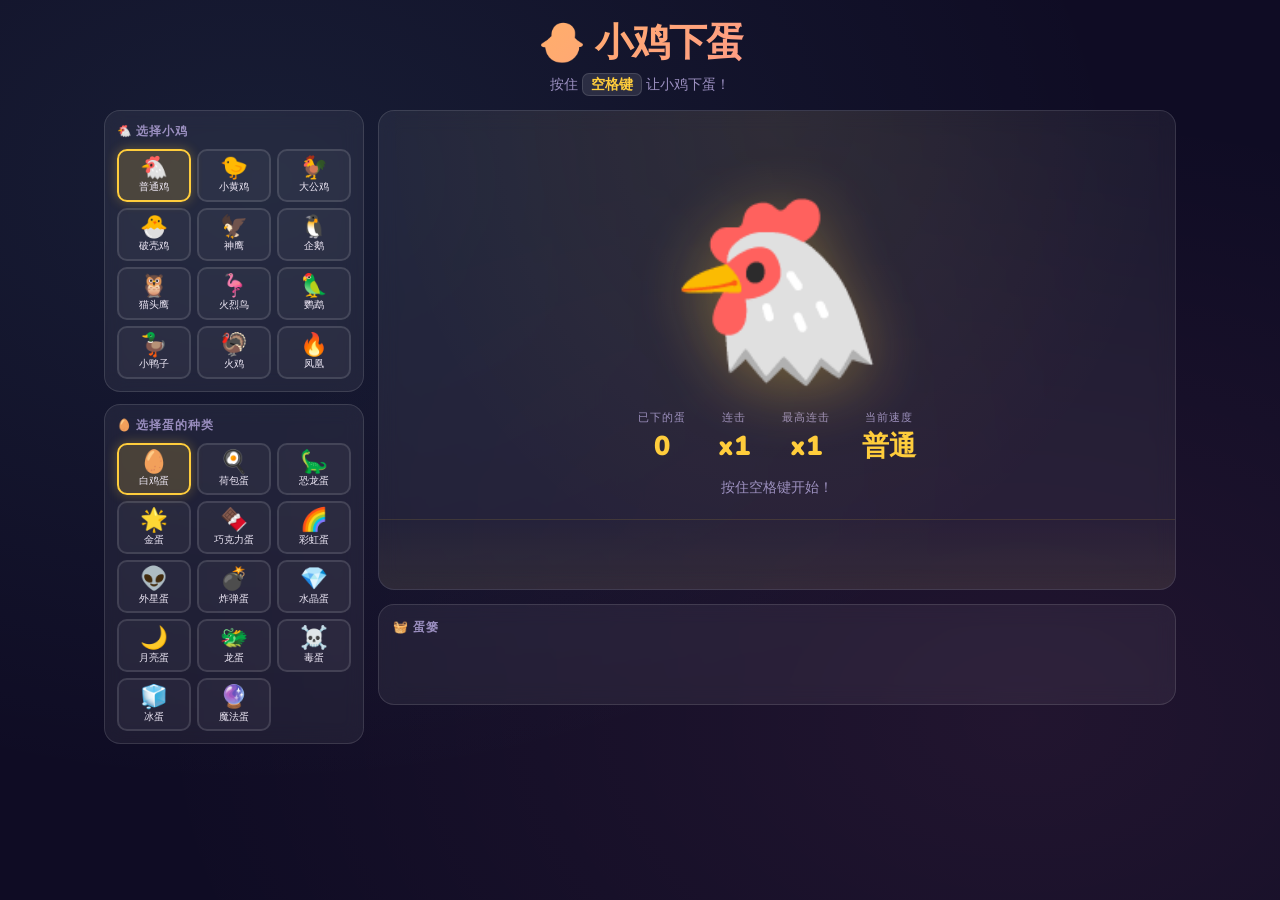
==== 小鸡下蛋/index.html @ 56d5ff1f "初始提交：游戏主页 + 小鸡下蛋" ====
<!DOCTYPE html>
<html lang="zh-CN">
<head>
  <meta charset="UTF-8" />
  <meta name="viewport" content="width=device-width, initial-scale=1.0" />
  <title>🐣 小鸡下蛋</title>
  <link rel="stylesheet" href="style.css" />
</head>
<body>
  <div id="app">
    <!-- Header -->
    <header>
      <h1>🐣 小鸡下蛋</h1>
      <p class="subtitle">按住 <kbd>空格键</kbd> 让小鸡下蛋！</p>
    </header>

    <!-- Main layout: sidebar + game -->
    <div id="main-layout">

      <!-- Left sidebar: selection panels -->
      <div class="selection-area">
        <div class="selection-panel" id="chicken-panel">
          <h2>🐔 选择小鸡</h2>
          <div class="selection-grid" id="chicken-grid"></div>
        </div>
        <div class="selection-panel" id="egg-panel">
          <h2>🥚 选择蛋的种类</h2>
          <div class="selection-grid" id="egg-grid"></div>
        </div>
      </div>

      <!-- Right: main game -->
      <div>
        <div id="game-area">
          <div id="ground"></div>
          <div id="chicken-container">
            <div id="chicken-display" class="idle">
              <div id="chicken-emoji">🐔</div>
            </div>
            <div id="drop-zone"></div>
          </div>

          <!-- HUD -->
          <div id="hud">
            <div class="hud-item">
              <span class="hud-label">已下的蛋</span>
              <span id="egg-count" class="hud-value">0</span>
            </div>
            <div class="hud-item">
              <span class="hud-label">连击</span>
              <span id="combo" class="hud-value">x1</span>
            </div>
            <div class="hud-item">
              <span class="hud-label">最高连击</span>
              <span id="best-combo" class="hud-value">x1</span>
            </div>
            <div class="hud-item">
              <span class="hud-label">当前速度</span>
              <span id="speed-label" class="hud-value">-</span>
            </div>
          </div>
          <div id="status-msg">按住空格键开始！</div>
        </div>

        <!-- Egg basket -->
        <div id="basket-area">
          <div id="basket-title">🧺 蛋篓 <span id="basket-count"></span></div>
          <div id="basket"></div>
        </div>
      </div>

    </div><!-- end main-layout -->
  </div>

  <!-- Screen flash overlay -->
  <div id="flash-overlay"></div>

  <script src="game.js"></script>
</body>
</html>
---- 小鸡下蛋/style.css ----
/* ===== Reset & Variables ===== */
@import url('https://fonts.googleapis.com/css2?family=Nunito:wght@400;700;900&display=swap');

*, *::before, *::after { box-sizing: border-box; margin: 0; padding: 0; }

:root {
  --bg:         #0f0c24;
  --panel:      rgba(255,255,255,0.06);
  --border:     rgba(255,255,255,0.12);
  --accent1:    #ffcd3c;
  --accent2:    #ff7eb3;
  --accent3:    #7ee8fa;
  --text:       #f0eaf8;
  --subtext:    #9b8fc0;
  --radius:     16px;
  --shadow:     0 8px 40px rgba(0,0,0,0.5);
}

html, body { height: 100%; }

body {
  font-family: 'Nunito', sans-serif;
  background: var(--bg);
  color: var(--text);
  min-height: 100vh;
  background-image:
    radial-gradient(ellipse at 20% 20%, rgba(126,232,250,0.08) 0%, transparent 60%),
    radial-gradient(ellipse at 80% 80%, rgba(255,126,179,0.08) 0%, transparent 60%);
  overflow-x: hidden;
}

#app {
  max-width: 1100px;
  margin: 0 auto;
  padding: 16px 14px 60px;
}

/* ===== Header ===== */
header { text-align: center; margin-bottom: 14px; }
header h1 {
  font-size: clamp(1.6rem, 4vw, 2.4rem);
  font-weight: 900;
  background: linear-gradient(135deg, var(--accent1) 0%, var(--accent2) 100%);
  -webkit-background-clip: text;
  -webkit-text-fill-color: transparent;
  background-clip: text;
  letter-spacing: -1px;
}
.subtitle { color: var(--subtext); font-size: 0.88rem; margin-top: 4px; }
kbd {
  display: inline-block;
  padding: 1px 8px;
  border-radius: 7px;
  background: rgba(255,255,255,0.1);
  border: 1px solid var(--border);
  font-family: inherit;
  font-weight: 700;
  color: var(--accent1);
}

/* ===== Main layout: sidebar + game ===== */
#main-layout {
  display: grid;
  grid-template-columns: 260px 1fr;
  gap: 14px;
  align-items: start;
}

/* ===== Selection Area (sidebar) ===== */
.selection-area {
  display: flex;
  flex-direction: column;
  gap: 12px;
}

.selection-panel {
  background: var(--panel);
  border: 1px solid var(--border);
  border-radius: var(--radius);
  padding: 12px;
  backdrop-filter: blur(10px);
}
.selection-panel h2 {
  font-size: 0.72rem;
  font-weight: 700;
  color: var(--subtext);
  margin-bottom: 10px;
  text-transform: uppercase;
  letter-spacing: 1px;
}
.selection-grid {
  display: grid;
  grid-template-columns: repeat(3, 1fr);
  gap: 6px;
}
.sel-btn {
  display: flex;
  flex-direction: column;
  align-items: center;
  gap: 2px;
  padding: 6px 4px;
  border-radius: 10px;
  border: 2px solid var(--border);
  background: rgba(255,255,255,0.04);
  cursor: pointer;
  transition: all 0.18s ease;
  color: var(--text);
  font-family: inherit;
  font-size: 0.65rem;
  line-height: 1.2;
  text-align: center;
}
.sel-btn .icon { font-size: 1.4rem; line-height: 1; }
.sel-btn:hover { border-color: var(--accent1); background: rgba(255,205,60,0.12); transform: translateY(-2px); }
.sel-btn.active {
  border-color: var(--accent1);
  background: rgba(255,205,60,0.18);
  box-shadow: 0 0 12px rgba(255,205,60,0.3);
}

/* ===== Game Area (right side) ===== */
#game-area {
  background: var(--panel);
  border: 1px solid var(--border);
  border-radius: var(--radius);
  padding: 30px 20px;
  text-align: center;
  backdrop-filter: blur(10px);
  position: relative;
  overflow: hidden;
  min-height: 480px;
  display: flex;
  flex-direction: column;
  align-items: center;
  justify-content: center;
}
#game-area::before {
  content: '';
  position: absolute;
  inset: 0;
  background: radial-gradient(ellipse at 50% 0%, rgba(255,205,60,0.07) 0%, transparent 70%);
  pointer-events: none;
}

/* Ground strip */
#ground {
  position: absolute;
  bottom: 0; left: 0; right: 0;
  height: 70px;
  background: linear-gradient(to top, rgba(255,205,60,0.05), transparent);
  border-top: 1px solid rgba(255,205,60,0.08);
  pointer-events: none;
}

#chicken-container {
  position: relative;
  display: flex;
  flex-direction: column;
  align-items: center;
}

#chicken-display {
  position: relative;
  display: inline-block;
  margin-bottom: 10px;
}

#chicken-emoji {
  font-size: clamp(6rem, 15vw, 11rem);
  line-height: 1;
  display: block;
  transition: transform 0.05s ease;
  filter: drop-shadow(0 12px 32px rgba(255,205,60,0.35));
  user-select: none;
  cursor: pointer;
}

/* Squeeze animation */
@keyframes squeeze {
  0%   { transform: scaleX(1)    scaleY(1); }
  20%  { transform: scaleX(1.3)  scaleY(0.72); }
  50%  { transform: scaleX(0.88) scaleY(1.12); }
  75%  { transform: scaleX(1.05) scaleY(0.97); }
  100% { transform: scaleX(1)    scaleY(1); }
}
@keyframes wiggle {
  0%,100% { transform: rotate(0deg); }
  20% { transform: rotate(-10deg); }
  50% { transform: rotate(10deg); }
  80% { transform: rotate(-5deg); }
}
@keyframes bounce-idle {
  0%,100% { transform: translateY(0); }
  50%      { transform: translateY(-6px); }
}

.squeezing #chicken-emoji { animation: squeeze 0.25s ease; }
.wiggling  #chicken-emoji { animation: wiggle 0.4s ease; }
#chicken-display.idle     { animation: bounce-idle 2.4s ease-in-out infinite; }

/* ===== Flying Egg ===== */
.flying-egg {
  position: fixed;
  font-size: 2.8rem;
  pointer-events: none;
  z-index: 999;
  animation: eggFly 1s cubic-bezier(.2,.8,.4,1) forwards;
}
@keyframes eggFly {
  0%   { transform: translate(-50%, 0)   scale(0.3) rotate(-25deg); opacity: 0; }
  15%  { opacity: 1; transform: translate(-50%, 12px)  scale(1.2)  rotate(6deg); }
  60%  { transform: translate(-50%, 55px) scale(1.0) rotate(12deg); opacity: 1; }
  100% { transform: translate(-50%, 95px) scale(0.65) rotate(22deg); opacity: 0; }
}

/* ===== Egg arc (side-launch) ===== */
.arc-egg {
  position: fixed;
  font-size: 2rem;
  pointer-events: none;
  z-index: 999;
  animation: arcFly 1.1s ease-in forwards;
}
@keyframes arcFly {
  0%   { transform: translate(0,0) scale(0.4) rotate(0deg); opacity:0; }
  10%  { opacity:1; }
  100% { transform: translate(var(--tx), var(--ty)) scale(0.5) rotate(var(--rot)); opacity:0; }
}

/* ===== Burst particles ===== */
.burst {
  position: fixed;
  font-size: 1.4rem;
  pointer-events: none;
  z-index: 998;
  animation: burstOut 0.75s ease-out forwards;
}
@keyframes burstOut {
  0%   { transform: translate(-50%,-50%) scale(0); opacity:1; }
  100% { transform: translate(calc(-50% + var(--dx)),calc(-50% + var(--dy))) scale(1); opacity:0; }
}

/* ===== Stars / rings / shockwave ===== */
.ring-effect {
  position: fixed;
  border-radius: 50%;
  border: 3px solid var(--accent1);
  pointer-events: none;
  z-index: 997;
  animation: ringExpand 0.6s ease-out forwards;
}
@keyframes ringExpand {
  0%   { width:10px; height:10px; margin:-5px; opacity:0.9; }
  100% { width:120px; height:120px; margin:-60px; opacity:0; }
}

.star-burst {
  position: fixed;
  font-size: 1.6rem;
  pointer-events: none;
  z-index: 998;
  animation: starFloat var(--dur) ease-out forwards;
}
@keyframes starFloat {
  0%   { transform: translate(-50%,-50%) scale(0) rotate(0deg); opacity:1; }
  60%  { opacity:1; }
  100% { transform: translate(calc(-50% + var(--dx)),calc(-50% + var(--dy))) scale(1.2) rotate(var(--rot)); opacity:0; }
}

/* ===== Combo flash ===== */
.combo-flash {
  position: fixed;
  font-size: 1.8rem;
  font-weight: 900;
  color: var(--accent1);
  pointer-events: none;
  z-index: 1000;
  text-shadow: 0 0 20px rgba(255,205,60,0.8);
  white-space: nowrap;
  animation: comboFloat 1s ease-out forwards;
}
@keyframes comboFloat {
  0%   { transform: translate(-50%, 0)   scale(0.5); opacity:1; }
  70%  { transform: translate(-50%, -70px) scale(1.3); opacity:1; }
  100% { transform: translate(-50%, -100px) scale(1);  opacity:0; }
}

.combo-mega {
  position: fixed;
  font-size: 2.6rem;
  font-weight: 900;
  pointer-events: none;
  z-index: 1001;
  text-align: center;
  animation: megaPulse 1.2s ease-out forwards;
  white-space: nowrap;
}
@keyframes megaPulse {
  0%   { transform: translate(-50%,-50%) scale(0); opacity:1; }
  40%  { transform: translate(-50%,-50%) scale(1.4); opacity:1; }
  70%  { transform: translate(-50%,-50%) scale(1.1); opacity:1; }
  100% { transform: translate(-50%,-50%) scale(0.8); opacity:0; }
}

/* Screen flash overlay */
#flash-overlay {
  position: fixed;
  inset: 0;
  pointer-events: none;
  z-index: 990;
  opacity: 0;
  transition: opacity 0.05s;
}

/* ===== HUD ===== */
#hud {
  display: flex;
  justify-content: center;
  gap: 32px;
  margin-top: 20px;
}
.hud-item { display: flex; flex-direction: column; align-items: center; gap: 3px; }
.hud-label { font-size: 0.7rem; color: var(--subtext); text-transform: uppercase; letter-spacing: 1px; }
.hud-value { font-size: 1.7rem; font-weight: 900; color: var(--accent1); }
#combo    { transition: transform 0.1s; }
#combo.bump { transform: scale(1.5); }

#status-msg {
  margin-top: 12px;
  font-size: 0.9rem;
  color: var(--subtext);
  min-height: 20px;
  transition: all 0.2s;
}

/* ===== Basket ===== */
#basket-area {
  background: var(--panel);
  border: 1px solid var(--border);
  border-radius: var(--radius);
  padding: 14px;
  backdrop-filter: blur(10px);
  margin-top: 14px;
}
#basket-title {
  font-size: 0.75rem;
  font-weight: 700;
  color: var(--subtext);
  text-transform: uppercase;
  letter-spacing: 1px;
  margin-bottom: 10px;
}
#basket {
  display: flex;
  flex-wrap: wrap;
  gap: 4px;
  min-height: 44px;
  max-height: 120px;
  overflow-y: auto;
}
.basket-egg {
  font-size: 1.5rem;
  animation: popIn 0.3s cubic-bezier(.36,.07,.19,.97) forwards;
}
@keyframes popIn {
  0%   { transform: scale(0) rotate(-30deg); opacity:0; }
  70%  { transform: scale(1.25) rotate(5deg); opacity:1; }
  100% { transform: scale(1) rotate(0deg); opacity:1; }
}

/* ===== Responsive ===== */
@media (max-width: 700px) {
  #main-layout { grid-template-columns: 1fr; }
  .selection-grid { grid-template-columns: repeat(4, 1fr); }
  #hud { gap: 16px; }
  #game-area { min-height: 340px; }
}
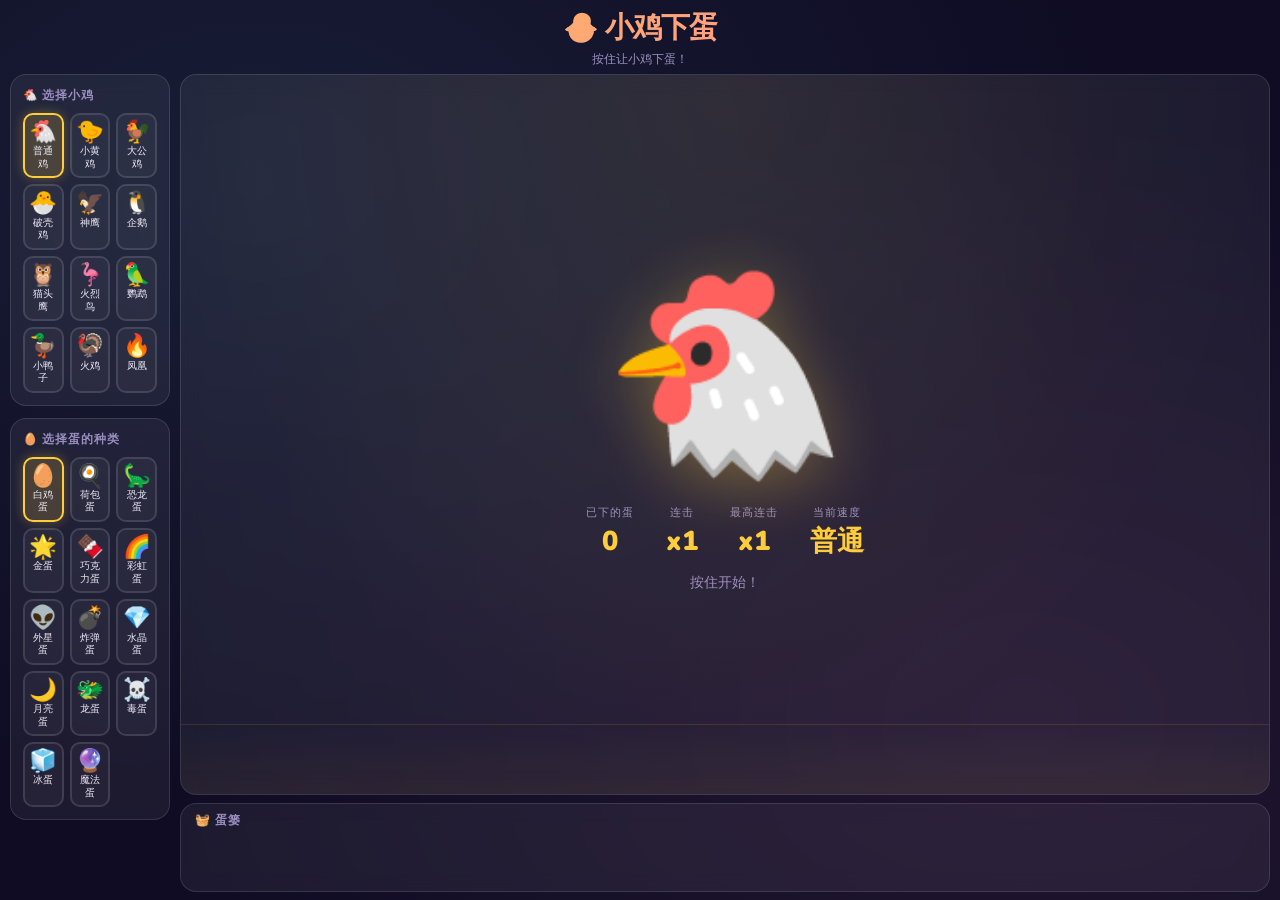
==== commit cd67acb0: "修复移动端：恢复滚动、折叠按钮可用" ====
--- a/小鸡下蛋/index.html
+++ b/小鸡下蛋/index.html
@@ -1,17 +1,19 @@
 <!DOCTYPE html>
 <html lang="zh-CN">
+
 <head>
   <meta charset="UTF-8" />
   <meta name="viewport" content="width=device-width, initial-scale=1.0" />
   <title>🐣 小鸡下蛋</title>
   <link rel="stylesheet" href="style.css" />
 </head>
+
 <body>
   <div id="app">
     <!-- Header -->
     <header>
       <h1>🐣 小鸡下蛋</h1>
-      <p class="subtitle">按住 <kbd>空格键</kbd> 让小鸡下蛋！</p>
+      <p class="subtitle">按住让小鸡下蛋！</p>
     </header>
 
     <!-- Main layout: sidebar + game -->
@@ -19,12 +21,12 @@
 
       <!-- Left sidebar: selection panels -->
       <div class="selection-area">
-        <div class="selection-panel" id="chicken-panel">
-          <h2>🐔 选择小鸡</h2>
+        <div class="selection-panel collapsed" id="chicken-panel">
+          <h2 id="chicken-panel-toggle">🐔 选择小鸡</h2>
           <div class="selection-grid" id="chicken-grid"></div>
         </div>
-        <div class="selection-panel" id="egg-panel">
-          <h2>🥚 选择蛋的种类</h2>
+        <div class="selection-panel collapsed" id="egg-panel">
+          <h2 id="egg-panel-toggle">🥚 选择蛋的种类</h2>
           <div class="selection-grid" id="egg-grid"></div>
         </div>
       </div>
@@ -59,7 +61,7 @@
               <span id="speed-label" class="hud-value">-</span>
             </div>
           </div>
-          <div id="status-msg">按住空格键开始！</div>
+          <div id="status-msg">按住开始！</div>
         </div>
 
         <!-- Egg basket -->
@@ -76,5 +78,15 @@
   <div id="flash-overlay"></div>
 
   <script src="game.js"></script>
+  <script>
+    // Accordion toggle — always allow toggling; CSS media query controls visual effect
+    ['chicken-panel', 'egg-panel'].forEach(id => {
+      const panel = document.getElementById(id);
+      const h2 = panel.querySelector('h2');
+      h2.addEventListener('click', () => panel.classList.toggle('collapsed'));
+      h2.addEventListener('touchend', (e) => { e.preventDefault(); panel.classList.toggle('collapsed'); });
+    });
+  </script>
 </body>
-</html>
+
+</html>
--- a/小鸡下蛋/style.css
+++ b/小鸡下蛋/style.css
@@ -1,44 +1,64 @@
 /* ===== Reset & Variables ===== */
 @import url('https://fonts.googleapis.com/css2?family=Nunito:wght@400;700;900&display=swap');
 
-*, *::before, *::after { box-sizing: border-box; margin: 0; padding: 0; }
+*,
+*::before,
+*::after {
+  box-sizing: border-box;
+  margin: 0;
+  padding: 0;
+}
 
 :root {
-  --bg:         #0f0c24;
-  --panel:      rgba(255,255,255,0.06);
-  --border:     rgba(255,255,255,0.12);
-  --accent1:    #ffcd3c;
-  --accent2:    #ff7eb3;
-  --accent3:    #7ee8fa;
-  --text:       #f0eaf8;
-  --subtext:    #9b8fc0;
-  --radius:     16px;
-  --shadow:     0 8px 40px rgba(0,0,0,0.5);
-}
-
-html, body { height: 100%; }
+  --bg: #0f0c24;
+  --panel: rgba(255, 255, 255, 0.06);
+  --border: rgba(255, 255, 255, 0.12);
+  --accent1: #ffcd3c;
+  --accent2: #ff7eb3;
+  --accent3: #7ee8fa;
+  --text: #f0eaf8;
+  --subtext: #9b8fc0;
+  --radius: 16px;
+  --shadow: 0 8px 40px rgba(0, 0, 0, 0.5);
+}
+
+html,
+body {
+  height: 100%;
+  overflow: hidden;
+}
 
 body {
   font-family: 'Nunito', sans-serif;
   background: var(--bg);
   color: var(--text);
-  min-height: 100vh;
+  height: 100vh;
+  display: flex;
+  flex-direction: column;
   background-image:
-    radial-gradient(ellipse at 20% 20%, rgba(126,232,250,0.08) 0%, transparent 60%),
-    radial-gradient(ellipse at 80% 80%, rgba(255,126,179,0.08) 0%, transparent 60%);
-  overflow-x: hidden;
+    radial-gradient(ellipse at 20% 20%, rgba(126, 232, 250, 0.08) 0%, transparent 60%),
+    radial-gradient(ellipse at 80% 80%, rgba(255, 126, 179, 0.08) 0%, transparent 60%);
+  overflow: hidden;
 }
 
 #app {
-  max-width: 1100px;
-  margin: 0 auto;
-  padding: 16px 14px 60px;
+  flex: 1;
+  display: flex;
+  flex-direction: column;
+  padding: 8px 10px 8px;
+  overflow: hidden;
+  min-height: 0;
 }
 
 /* ===== Header ===== */
-header { text-align: center; margin-bottom: 14px; }
+header {
+  text-align: center;
+  margin-bottom: 6px;
+  flex-shrink: 0;
+}
+
 header h1 {
-  font-size: clamp(1.6rem, 4vw, 2.4rem);
+  font-size: clamp(1.2rem, 3vw, 1.8rem);
   font-weight: 900;
   background: linear-gradient(135deg, var(--accent1) 0%, var(--accent2) 100%);
   -webkit-background-clip: text;
@@ -46,12 +66,18 @@
   background-clip: text;
   letter-spacing: -1px;
 }
-.subtitle { color: var(--subtext); font-size: 0.88rem; margin-top: 4px; }
+
+.subtitle {
+  color: var(--subtext);
+  font-size: 0.78rem;
+  margin-top: 2px;
+}
+
 kbd {
   display: inline-block;
   padding: 1px 8px;
   border-radius: 7px;
-  background: rgba(255,255,255,0.1);
+  background: rgba(255, 255, 255, 0.1);
   border: 1px solid var(--border);
   font-family: inherit;
   font-weight: 700;
@@ -61,9 +87,18 @@
 /* ===== Main layout: sidebar + game ===== */
 #main-layout {
   display: grid;
-  grid-template-columns: 260px 1fr;
-  gap: 14px;
-  align-items: start;
+  grid-template-columns: 160px 1fr;
+  gap: 10px;
+  flex: 1;
+  min-height: 0;
+  align-items: stretch;
+}
+
+/* right column: game area + basket stacked vertically */
+#main-layout>div:not(.selection-area) {
+  display: flex;
+  flex-direction: column;
+  min-height: 0;
 }
 
 /* ===== Selection Area (sidebar) ===== */
@@ -71,6 +106,7 @@
   display: flex;
   flex-direction: column;
   gap: 12px;
+  overflow-y: auto;
 }
 
 .selection-panel {
@@ -80,6 +116,7 @@
   padding: 12px;
   backdrop-filter: blur(10px);
 }
+
 .selection-panel h2 {
   font-size: 0.72rem;
   font-weight: 700;
@@ -88,11 +125,13 @@
   text-transform: uppercase;
   letter-spacing: 1px;
 }
+
 .selection-grid {
   display: grid;
   grid-template-columns: repeat(3, 1fr);
   gap: 6px;
 }
+
 .sel-btn {
   display: flex;
   flex-direction: column;
@@ -101,7 +140,7 @@
   padding: 6px 4px;
   border-radius: 10px;
   border: 2px solid var(--border);
-  background: rgba(255,255,255,0.04);
+  background: rgba(255, 255, 255, 0.04);
   cursor: pointer;
   transition: all 0.18s ease;
   color: var(--text);
@@ -110,12 +149,22 @@
   line-height: 1.2;
   text-align: center;
 }
-.sel-btn .icon { font-size: 1.4rem; line-height: 1; }
-.sel-btn:hover { border-color: var(--accent1); background: rgba(255,205,60,0.12); transform: translateY(-2px); }
+
+.sel-btn .icon {
+  font-size: 1.4rem;
+  line-height: 1;
+}
+
+.sel-btn:hover {
+  border-color: var(--accent1);
+  background: rgba(255, 205, 60, 0.12);
+  transform: translateY(-2px);
+}
+
 .sel-btn.active {
   border-color: var(--accent1);
-  background: rgba(255,205,60,0.18);
-  box-shadow: 0 0 12px rgba(255,205,60,0.3);
+  background: rgba(255, 205, 60, 0.18);
+  box-shadow: 0 0 12px rgba(255, 205, 60, 0.3);
 }
 
 /* ===== Game Area (right side) ===== */
@@ -123,32 +172,36 @@
   background: var(--panel);
   border: 1px solid var(--border);
   border-radius: var(--radius);
-  padding: 30px 20px;
+  padding: 16px 20px;
   text-align: center;
   backdrop-filter: blur(10px);
   position: relative;
   overflow: hidden;
-  min-height: 480px;
   display: flex;
   flex-direction: column;
   align-items: center;
   justify-content: center;
-}
+  flex: 1;
+  min-height: 0;
+}
+
 #game-area::before {
   content: '';
   position: absolute;
   inset: 0;
-  background: radial-gradient(ellipse at 50% 0%, rgba(255,205,60,0.07) 0%, transparent 70%);
+  background: radial-gradient(ellipse at 50% 0%, rgba(255, 205, 60, 0.07) 0%, transparent 70%);
   pointer-events: none;
 }
 
 /* Ground strip */
 #ground {
   position: absolute;
-  bottom: 0; left: 0; right: 0;
+  bottom: 0;
+  left: 0;
+  right: 0;
   height: 70px;
-  background: linear-gradient(to top, rgba(255,205,60,0.05), transparent);
-  border-top: 1px solid rgba(255,205,60,0.08);
+  background: linear-gradient(to top, rgba(255, 205, 60, 0.05), transparent);
+  border-top: 1px solid rgba(255, 205, 60, 0.08);
   pointer-events: none;
 }
 
@@ -166,37 +219,81 @@
 }
 
 #chicken-emoji {
-  font-size: clamp(6rem, 15vw, 11rem);
+  font-size: clamp(8rem, 22vh, 18rem);
   line-height: 1;
   display: block;
   transition: transform 0.05s ease;
-  filter: drop-shadow(0 12px 32px rgba(255,205,60,0.35));
+  filter: drop-shadow(0 12px 32px rgba(255, 205, 60, 0.35));
   user-select: none;
   cursor: pointer;
 }
 
 /* Squeeze animation */
 @keyframes squeeze {
-  0%   { transform: scaleX(1)    scaleY(1); }
-  20%  { transform: scaleX(1.3)  scaleY(0.72); }
-  50%  { transform: scaleX(0.88) scaleY(1.12); }
-  75%  { transform: scaleX(1.05) scaleY(0.97); }
-  100% { transform: scaleX(1)    scaleY(1); }
-}
+  0% {
+    transform: scaleX(1) scaleY(1);
+  }
+
+  20% {
+    transform: scaleX(1.3) scaleY(0.72);
+  }
+
+  50% {
+    transform: scaleX(0.88) scaleY(1.12);
+  }
+
+  75% {
+    transform: scaleX(1.05) scaleY(0.97);
+  }
+
+  100% {
+    transform: scaleX(1) scaleY(1);
+  }
+}
+
 @keyframes wiggle {
-  0%,100% { transform: rotate(0deg); }
-  20% { transform: rotate(-10deg); }
-  50% { transform: rotate(10deg); }
-  80% { transform: rotate(-5deg); }
-}
+
+  0%,
+  100% {
+    transform: rotate(0deg);
+  }
+
+  20% {
+    transform: rotate(-10deg);
+  }
+
+  50% {
+    transform: rotate(10deg);
+  }
+
+  80% {
+    transform: rotate(-5deg);
+  }
+}
+
 @keyframes bounce-idle {
-  0%,100% { transform: translateY(0); }
-  50%      { transform: translateY(-6px); }
-}
-
-.squeezing #chicken-emoji { animation: squeeze 0.25s ease; }
-.wiggling  #chicken-emoji { animation: wiggle 0.4s ease; }
-#chicken-display.idle     { animation: bounce-idle 2.4s ease-in-out infinite; }
+
+  0%,
+  100% {
+    transform: translateY(0);
+  }
+
+  50% {
+    transform: translateY(-6px);
+  }
+}
+
+.squeezing #chicken-emoji {
+  animation: squeeze 0.25s ease;
+}
+
+.wiggling #chicken-emoji {
+  animation: wiggle 0.4s ease;
+}
+
+#chicken-display.idle {
+  animation: bounce-idle 2.4s ease-in-out infinite;
+}
 
 /* ===== Flying Egg ===== */
 .flying-egg {
@@ -204,13 +301,29 @@
   font-size: 2.8rem;
   pointer-events: none;
   z-index: 999;
-  animation: eggFly 1s cubic-bezier(.2,.8,.4,1) forwards;
-}
+  animation: eggFly 1s cubic-bezier(.2, .8, .4, 1) forwards;
+}
+
 @keyframes eggFly {
-  0%   { transform: translate(-50%, 0)   scale(0.3) rotate(-25deg); opacity: 0; }
-  15%  { opacity: 1; transform: translate(-50%, 12px)  scale(1.2)  rotate(6deg); }
-  60%  { transform: translate(-50%, 55px) scale(1.0) rotate(12deg); opacity: 1; }
-  100% { transform: translate(-50%, 95px) scale(0.65) rotate(22deg); opacity: 0; }
+  0% {
+    transform: translate(-50%, 0) scale(0.3) rotate(-25deg);
+    opacity: 0;
+  }
+
+  15% {
+    opacity: 1;
+    transform: translate(-50%, 12px) scale(1.2) rotate(6deg);
+  }
+
+  60% {
+    transform: translate(-50%, 55px) scale(1.0) rotate(12deg);
+    opacity: 1;
+  }
+
+  100% {
+    transform: translate(-50%, 95px) scale(0.65) rotate(22deg);
+    opacity: 0;
+  }
 }
 
 /* ===== Egg arc (side-launch) ===== */
@@ -221,10 +334,21 @@
   z-index: 999;
   animation: arcFly 1.1s ease-in forwards;
 }
+
 @keyframes arcFly {
-  0%   { transform: translate(0,0) scale(0.4) rotate(0deg); opacity:0; }
-  10%  { opacity:1; }
-  100% { transform: translate(var(--tx), var(--ty)) scale(0.5) rotate(var(--rot)); opacity:0; }
+  0% {
+    transform: translate(0, 0) scale(0.4) rotate(0deg);
+    opacity: 0;
+  }
+
+  10% {
+    opacity: 1;
+  }
+
+  100% {
+    transform: translate(var(--tx), var(--ty)) scale(0.5) rotate(var(--rot));
+    opacity: 0;
+  }
 }
 
 /* ===== Burst particles ===== */
@@ -235,9 +359,17 @@
   z-index: 998;
   animation: burstOut 0.75s ease-out forwards;
 }
+
 @keyframes burstOut {
-  0%   { transform: translate(-50%,-50%) scale(0); opacity:1; }
-  100% { transform: translate(calc(-50% + var(--dx)),calc(-50% + var(--dy))) scale(1); opacity:0; }
+  0% {
+    transform: translate(-50%, -50%) scale(0);
+    opacity: 1;
+  }
+
+  100% {
+    transform: translate(calc(-50% + var(--dx)), calc(-50% + var(--dy))) scale(1);
+    opacity: 0;
+  }
 }
 
 /* ===== Stars / rings / shockwave ===== */
@@ -249,9 +381,21 @@
   z-index: 997;
   animation: ringExpand 0.6s ease-out forwards;
 }
+
 @keyframes ringExpand {
-  0%   { width:10px; height:10px; margin:-5px; opacity:0.9; }
-  100% { width:120px; height:120px; margin:-60px; opacity:0; }
+  0% {
+    width: 10px;
+    height: 10px;
+    margin: -5px;
+    opacity: 0.9;
+  }
+
+  100% {
+    width: 120px;
+    height: 120px;
+    margin: -60px;
+    opacity: 0;
+  }
 }
 
 .star-burst {
@@ -261,10 +405,21 @@
   z-index: 998;
   animation: starFloat var(--dur) ease-out forwards;
 }
+
 @keyframes starFloat {
-  0%   { transform: translate(-50%,-50%) scale(0) rotate(0deg); opacity:1; }
-  60%  { opacity:1; }
-  100% { transform: translate(calc(-50% + var(--dx)),calc(-50% + var(--dy))) scale(1.2) rotate(var(--rot)); opacity:0; }
+  0% {
+    transform: translate(-50%, -50%) scale(0) rotate(0deg);
+    opacity: 1;
+  }
+
+  60% {
+    opacity: 1;
+  }
+
+  100% {
+    transform: translate(calc(-50% + var(--dx)), calc(-50% + var(--dy))) scale(1.2) rotate(var(--rot));
+    opacity: 0;
+  }
 }
 
 /* ===== Combo flash ===== */
@@ -275,14 +430,48 @@
   color: var(--accent1);
   pointer-events: none;
   z-index: 1000;
-  text-shadow: 0 0 20px rgba(255,205,60,0.8);
+  text-shadow: 0 0 20px rgba(255, 205, 60, 0.8);
   white-space: nowrap;
   animation: comboFloat 1s ease-out forwards;
 }
+
+/* 右上角变体：锄右对齐、向上飘起 */
+.combo-flash-corner {
+  animation: comboFloatCorner 1s ease-out forwards;
+}
+
 @keyframes comboFloat {
-  0%   { transform: translate(-50%, 0)   scale(0.5); opacity:1; }
-  70%  { transform: translate(-50%, -70px) scale(1.3); opacity:1; }
-  100% { transform: translate(-50%, -100px) scale(1);  opacity:0; }
+  0% {
+    transform: translate(-50%, 0) scale(0.5);
+    opacity: 1;
+  }
+
+  70% {
+    transform: translate(-50%, -70px) scale(1.3);
+    opacity: 1;
+  }
+
+  100% {
+    transform: translate(-50%, -100px) scale(1);
+    opacity: 0;
+  }
+}
+
+@keyframes comboFloatCorner {
+  0% {
+    transform: translate(-100%, 0) scale(0.6);
+    opacity: 1;
+  }
+
+  70% {
+    transform: translate(-100%, -60px) scale(1.2);
+    opacity: 1;
+  }
+
+  100% {
+    transform: translate(-100%, -90px) scale(1);
+    opacity: 0;
+  }
 }
 
 .combo-mega {
@@ -291,15 +480,31 @@
   font-weight: 900;
   pointer-events: none;
   z-index: 1001;
-  text-align: center;
+  text-align: right;
   animation: megaPulse 1.2s ease-out forwards;
   white-space: nowrap;
 }
+
 @keyframes megaPulse {
-  0%   { transform: translate(-50%,-50%) scale(0); opacity:1; }
-  40%  { transform: translate(-50%,-50%) scale(1.4); opacity:1; }
-  70%  { transform: translate(-50%,-50%) scale(1.1); opacity:1; }
-  100% { transform: translate(-50%,-50%) scale(0.8); opacity:0; }
+  0% {
+    transform: translate(-50%, 0) scale(0);
+    opacity: 1;
+  }
+
+  40% {
+    transform: translate(-50%, 0) scale(1.4);
+    opacity: 1;
+  }
+
+  70% {
+    transform: translate(-50%, 0) scale(1.1);
+    opacity: 1;
+  }
+
+  100% {
+    transform: translate(-50%, 20px) scale(0.8);
+    opacity: 0;
+  }
 }
 
 /* Screen flash overlay */
@@ -319,11 +524,34 @@
   gap: 32px;
   margin-top: 20px;
 }
-.hud-item { display: flex; flex-direction: column; align-items: center; gap: 3px; }
-.hud-label { font-size: 0.7rem; color: var(--subtext); text-transform: uppercase; letter-spacing: 1px; }
-.hud-value { font-size: 1.7rem; font-weight: 900; color: var(--accent1); }
-#combo    { transition: transform 0.1s; }
-#combo.bump { transform: scale(1.5); }
+
+.hud-item {
+  display: flex;
+  flex-direction: column;
+  align-items: center;
+  gap: 3px;
+}
+
+.hud-label {
+  font-size: 0.7rem;
+  color: var(--subtext);
+  text-transform: uppercase;
+  letter-spacing: 1px;
+}
+
+.hud-value {
+  font-size: 1.7rem;
+  font-weight: 900;
+  color: var(--accent1);
+}
+
+#combo {
+  transition: transform 0.1s;
+}
+
+#combo.bump {
+  transform: scale(1.5);
+}
 
 #status-msg {
   margin-top: 12px;
@@ -338,10 +566,12 @@
   background: var(--panel);
   border: 1px solid var(--border);
   border-radius: var(--radius);
-  padding: 14px;
+  padding: 8px 14px;
   backdrop-filter: blur(10px);
-  margin-top: 14px;
-}
+  margin-top: 8px;
+  flex-shrink: 0;
+}
+
 #basket-title {
   font-size: 0.75rem;
   font-weight: 700;
@@ -350,6 +580,7 @@
   letter-spacing: 1px;
   margin-bottom: 10px;
 }
+
 #basket {
   display: flex;
   flex-wrap: wrap;
@@ -358,20 +589,116 @@
   max-height: 120px;
   overflow-y: auto;
 }
+
 .basket-egg {
   font-size: 1.5rem;
-  animation: popIn 0.3s cubic-bezier(.36,.07,.19,.97) forwards;
-}
+  animation: popIn 0.3s cubic-bezier(.36, .07, .19, .97) forwards;
+}
+
 @keyframes popIn {
-  0%   { transform: scale(0) rotate(-30deg); opacity:0; }
-  70%  { transform: scale(1.25) rotate(5deg); opacity:1; }
-  100% { transform: scale(1) rotate(0deg); opacity:1; }
-}
-
-/* ===== Responsive ===== */
+  0% {
+    transform: scale(0) rotate(-30deg);
+    opacity: 0;
+  }
+
+  70% {
+    transform: scale(1.25) rotate(5deg);
+    opacity: 1;
+  }
+
+  100% {
+    transform: scale(1) rotate(0deg);
+    opacity: 1;
+  }
+}
+
+/* ===== Responsive (mobile ≤ 700px) ===== */
 @media (max-width: 700px) {
-  #main-layout { grid-template-columns: 1fr; }
-  .selection-grid { grid-template-columns: repeat(4, 1fr); }
-  #hud { gap: 16px; }
-  #game-area { min-height: 340px; }
-}
+
+  /* Restore natural scroll — full-screen lock is desktop-only */
+  html,
+  body {
+    overflow: auto !important;
+    height: auto !important;
+  }
+
+  #app {
+    overflow: visible !important;
+    flex: unset !important;
+    padding: 8px 10px 24px;
+  }
+
+  /* Simple single-column stack */
+  #main-layout {
+    grid-template-columns: 1fr;
+    grid-template-rows: auto auto;
+    flex: unset;
+    min-height: unset;
+    align-items: start;
+  }
+
+  /* Game area first, selection panels below */
+  .selection-area {
+    order: 2;
+    overflow: visible;
+  }
+
+  #main-layout>div:not(.selection-area) {
+    order: 1;
+    display: block;
+  }
+
+  #game-area {
+    min-height: 60vw;
+    flex: unset;
+  }
+
+  #hud {
+    gap: 12px;
+  }
+
+  #hud .hud-value {
+    font-size: 1.3rem;
+  }
+
+  /* ── Collapsible accordion ── */
+  .selection-panel {
+    overflow: hidden;
+  }
+
+  .selection-panel h2 {
+    cursor: pointer;
+    display: flex;
+    align-items: center;
+    justify-content: space-between;
+    user-select: none;
+    -webkit-user-select: none;
+    margin-bottom: 0;
+    padding: 6px 4px;
+  }
+
+  .selection-panel h2::after {
+    content: '▾';
+    font-size: 1.1rem;
+    transition: transform 0.25s;
+    color: var(--accent1);
+    margin-left: 6px;
+  }
+
+  .selection-panel.collapsed h2::after {
+    transform: rotate(-90deg);
+  }
+
+  .selection-panel .selection-grid {
+    max-height: 400px;
+    overflow: hidden;
+    transition: max-height 0.35s ease, margin-top 0.35s ease;
+    margin-top: 10px;
+    grid-template-columns: repeat(4, 1fr);
+  }
+
+  .selection-panel.collapsed .selection-grid {
+    max-height: 0 !important;
+    margin-top: 0;
+  }
+}
